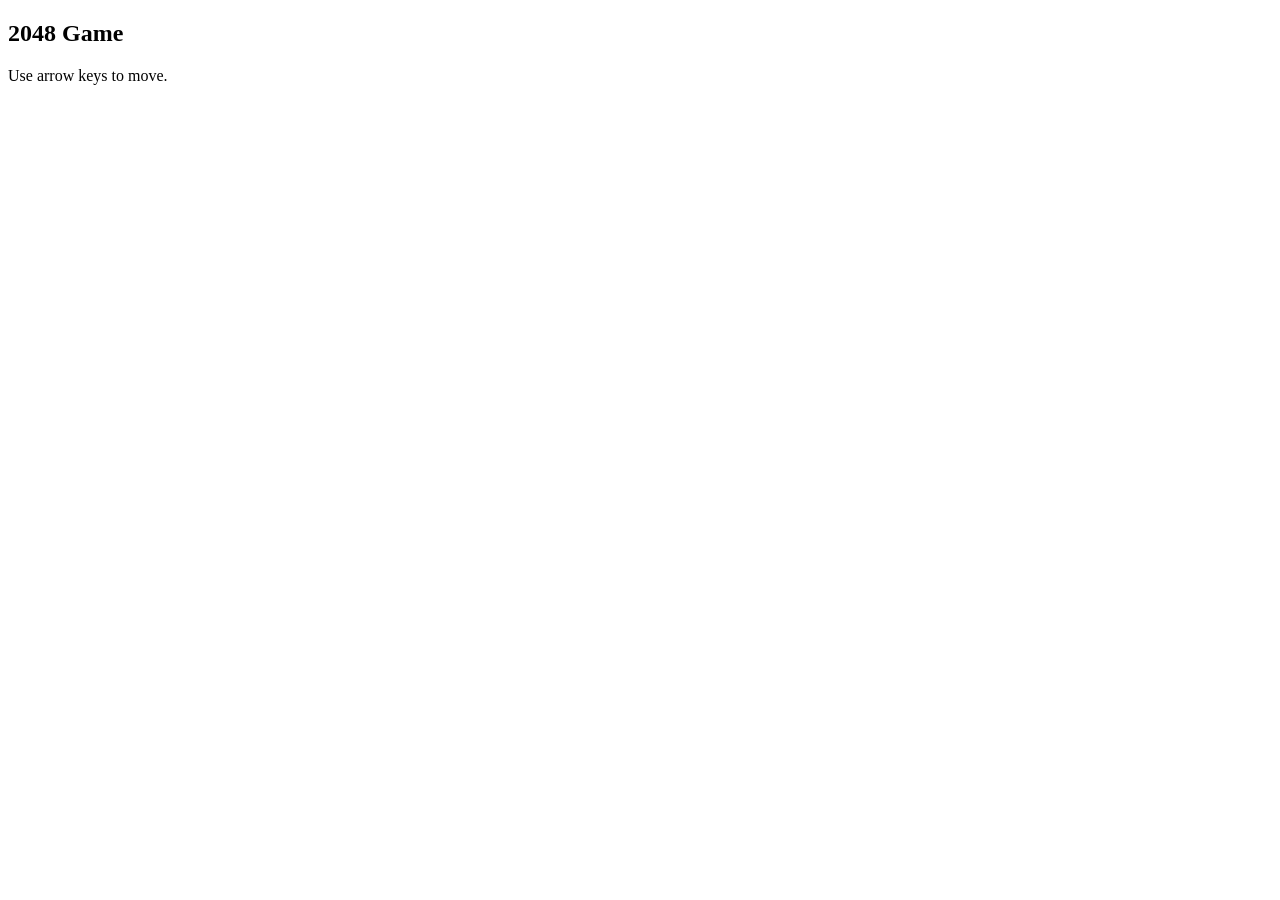
==== games/2048.html @ 89c8b2ce "Initial Commit" ====
<!DOCTYPE html>
<html lang="en">
<head>
  <meta charset="UTF-8">
  <title>2048</title>
  <link rel="stylesheet" href="game-style.css">
</head>
<body>
  <h2>2048 Game</h2>
  <div id="game2048" class="grid-2048"></div>
  <p>Use arrow keys to move.</p>
  <script src="2048.js"></script>
</body>
</html>
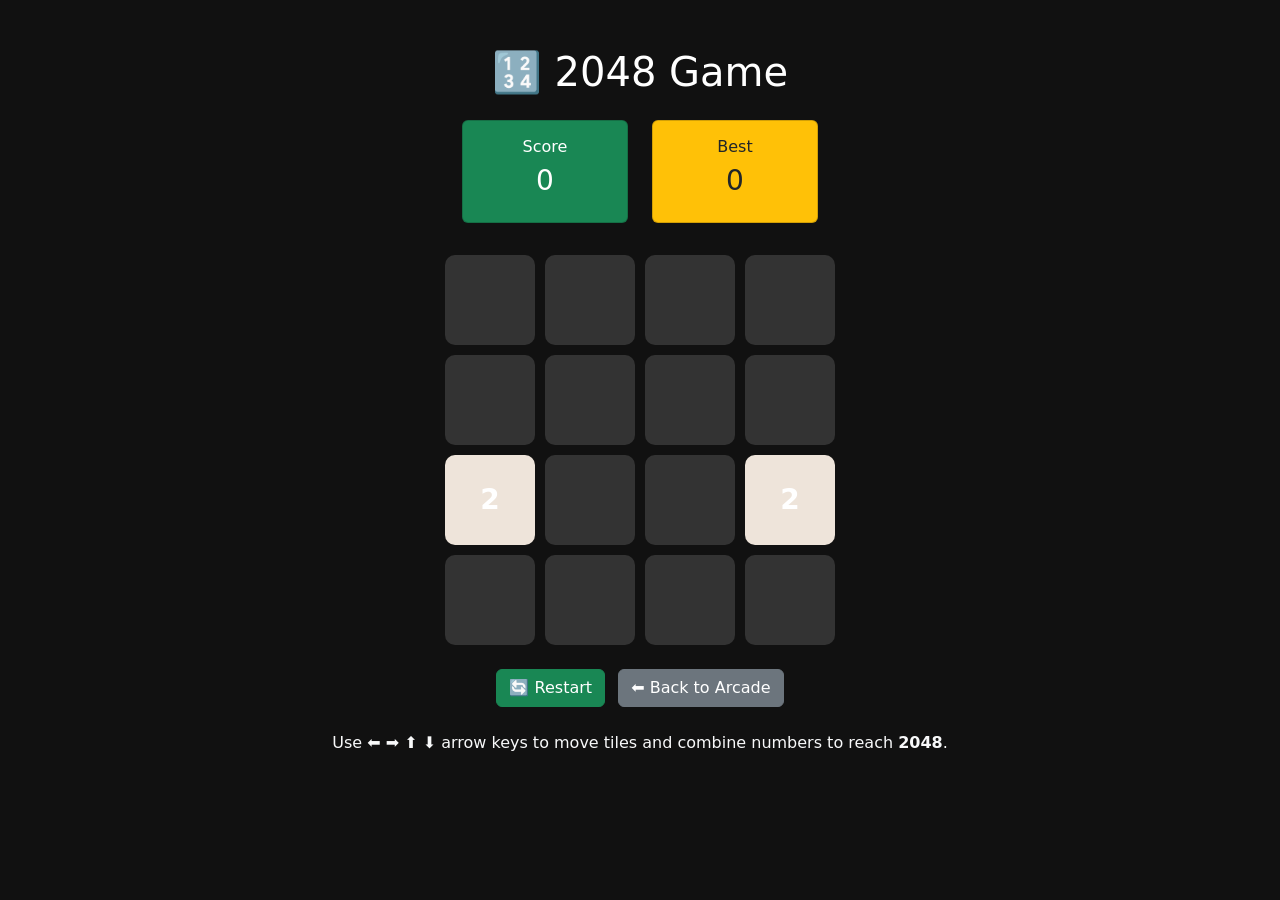
==== commit a7f8e404: "Updated" ====
--- a/games/2048.html
+++ b/games/2048.html
@@ -1,14 +1,117 @@
 <!DOCTYPE html>
 <html lang="en">
+
 <head>
-  <meta charset="UTF-8">
-  <title>2048</title>
-  <link rel="stylesheet" href="game-style.css">
+
+<meta charset="UTF-8">
+<meta name="viewport" content="width=device-width, initial-scale=1.0">
+
+<title>2048 Game</title>
+
+<!-- Bootstrap -->
+
+<link href="https://cdn.jsdelivr.net/npm/bootstrap@5.3.2/dist/css/bootstrap.min.css" rel="stylesheet">
+
+<!-- Game CSS -->
+
+<link rel="stylesheet" href="../styles/game-style.css">
+
+<style>
+
+body{
+background:#111;
+color:white;
+text-align:center;
+}
+
+.grid-2048{
+display:grid;
+grid-template-columns:repeat(4,90px);
+gap:10px;
+justify-content:center;
+margin-top:20px;
+}
+
+.tile{
+width:90px;
+height:90px;
+background:#333;
+display:flex;
+align-items:center;
+justify-content:center;
+font-size:28px;
+font-weight:bold;
+border-radius:10px;
+}
+
+</style>
+
 </head>
+
 <body>
-  <h2>2048 Game</h2>
-  <div id="game2048" class="grid-2048"></div>
-  <p>Use arrow keys to move.</p>
-  <script src="2048.js"></script>
+
+<div class="container mt-5">
+
+<h1 class="mb-4">🔢 2048 Game</h1>
+
+<!-- Scoreboard -->
+
+<div class="row justify-content-center mb-4">
+
+<div class="col-md-2 col-6 mb-2">
+<div class="card bg-success text-white">
+<div class="card-body">
+<h6>Score</h6>
+<h3 id="score">0</h3>
+</div>
+</div>
+</div>
+
+<div class="col-md-2 col-6 mb-2">
+<div class="card bg-warning text-dark">
+<div class="card-body">
+<h6>Best</h6>
+<h3 id="bestScore">0</h3>
+</div>
+</div>
+</div>
+
+</div>
+
+<!-- Game Grid -->
+
+<div id="game2048" class="grid-2048"></div>
+
+<!-- Controls -->
+
+<div class="mt-4">
+
+<button class="btn btn-success me-2" onclick="restartGame()">
+🔄 Restart
+</button>
+
+<a href="../index.html" class="btn btn-secondary">
+⬅ Back to Arcade
+</a>
+
+</div>
+
+<!-- Instructions -->
+
+<p class="mt-4 text-light">
+Use ⬅ ➡ ⬆ ⬇ arrow keys to move tiles and combine numbers to reach <strong>2048</strong>.
+</p>
+
+</div>
+
+<!-- Bootstrap JS -->
+
+<script src="https://cdn.jsdelivr.net/npm/bootstrap@5.3.2/dist/js/bootstrap.bundle.min.js"></script>
+
+<!-- Game Script -->
+
+<script src="../scripts/2048.js"></script>
+
 </body>
-</html>
+
+</html>
--- a/styles/game-style.css
+++ b/styles/game-style.css
@@ -0,0 +1,141 @@
+/* General Game Container */
+
+.game-container{
+text-align:center;
+margin-top:40px;
+}
+
+
+/* Tic Tac Toe */
+
+.tic-board{
+display:grid;
+grid-template-columns:repeat(3,100px);
+gap:10px;
+margin:20px auto;
+max-width:320px;
+}
+
+.tic-board button{
+font-size:2em;
+height:100px;
+border-radius:10px;
+border:none;
+background:#333;
+color:white;
+cursor:pointer;
+transition:0.2s;
+}
+
+.tic-board button:hover{
+background:#555;
+transform:scale(1.05);
+}
+
+
+/* Memory Game */
+
+.memory-board{
+display:grid;
+grid-template-columns:repeat(4,70px);
+gap:10px;
+margin:20px auto;
+justify-content:center;
+}
+
+.memory-board button{
+font-size:1.8em;
+height:70px;
+border-radius:8px;
+border:none;
+background:#333;
+color:white;
+cursor:pointer;
+transition:0.2s;
+}
+
+.memory-board button:hover{
+background:#555;
+}
+
+
+/* 2048 Tiles */
+
+.tile{
+width:80px;
+height:80px;
+display:flex;
+justify-content:center;
+align-items:center;
+font-weight:bold;
+font-size:24px;
+border-radius:8px;
+background:#444;
+color:white;
+}
+
+
+/* Whack a Mole */
+
+.mole-grid{
+display:grid;
+grid-template-columns:repeat(4,90px);
+gap:15px;
+justify-content:center;
+margin-top:20px;
+}
+
+.mole-hole{
+width:90px;
+height:90px;
+font-size:2rem;
+background:#333;
+color:white;
+border-radius:50%;
+border:none;
+cursor:pointer;
+transition:0.2s;
+}
+
+.mole-hole:hover{
+background:#555;
+transform:scale(1.05);
+}
+
+
+/* Responsive for Mobile */
+
+@media(max-width:600px){
+
+.tic-board{
+grid-template-columns:repeat(3,80px);
+}
+
+.tic-board button{
+height:80px;
+}
+
+.memory-board{
+grid-template-columns:repeat(4,55px);
+}
+
+.memory-board button{
+height:55px;
+}
+
+.tile{
+width:60px;
+height:60px;
+font-size:18px;
+}
+
+.mole-grid{
+grid-template-columns:repeat(3,70px);
+}
+
+.mole-hole{
+width:70px;
+height:70px;
+}
+
+}
